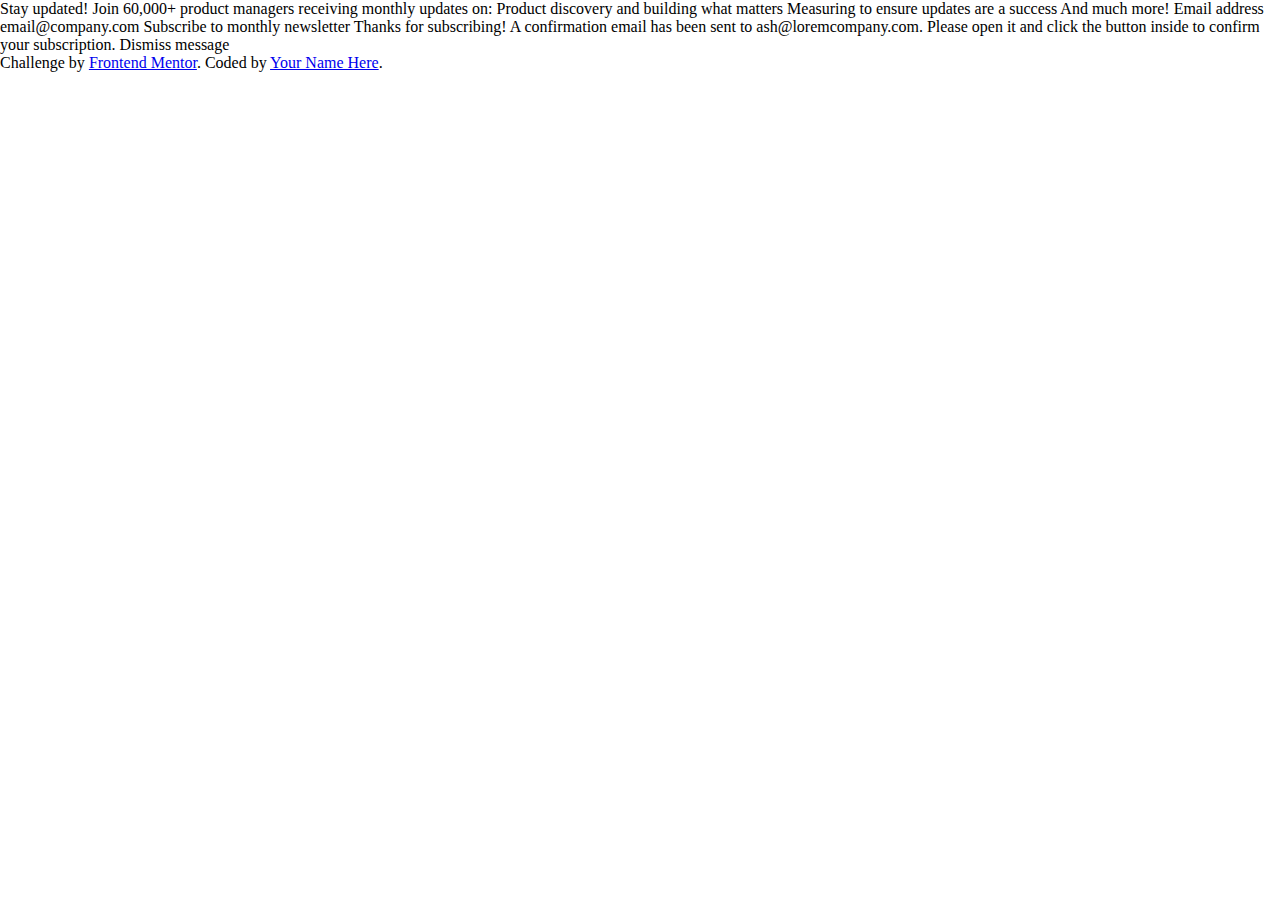
==== src/index.html @ fd95a7e0 "initial file setup" ====
<!DOCTYPE html>
<html lang="en">
<head>
  <meta charset="UTF-8">
  <meta name="viewport" content="width=device-width, initial-scale=1.0"> <!-- displays site properly based on user's device -->

  <link rel="icon" type="image/png" sizes="32x32" href="./assets/images/favicon-32x32.png">
  <link rel="stylesheet" href="styles.css" />
  <script type="module" src="script.js"></script>

  <title>Frontend Mentor | Newsletter sign-up form with success message</title>
</head>
<body>

  <!-- Sign-up form start -->

  Stay updated!

  Join 60,000+ product managers receiving monthly updates on:

  Product discovery and building what matters
  Measuring to ensure updates are a success
  And much more!

  Email address
  email@company.com

  Subscribe to monthly newsletter

  <!-- Sign-up form end -->

  <!-- Success message start -->

  Thanks for subscribing!

  A confirmation email has been sent to ash@loremcompany.com. 
  Please open it and click the button inside to confirm your subscription.

  Dismiss message

  <!-- Success message end -->
  
  <div class="attribution">
    Challenge by <a href="https://www.frontendmentor.io?ref=challenge" target="_blank">Frontend Mentor</a>. 
    Coded by <a href="#">Your Name Here</a>.
  </div>
</body>
</html>
---- src/styles.css ----
body {
  margin: 0;
}
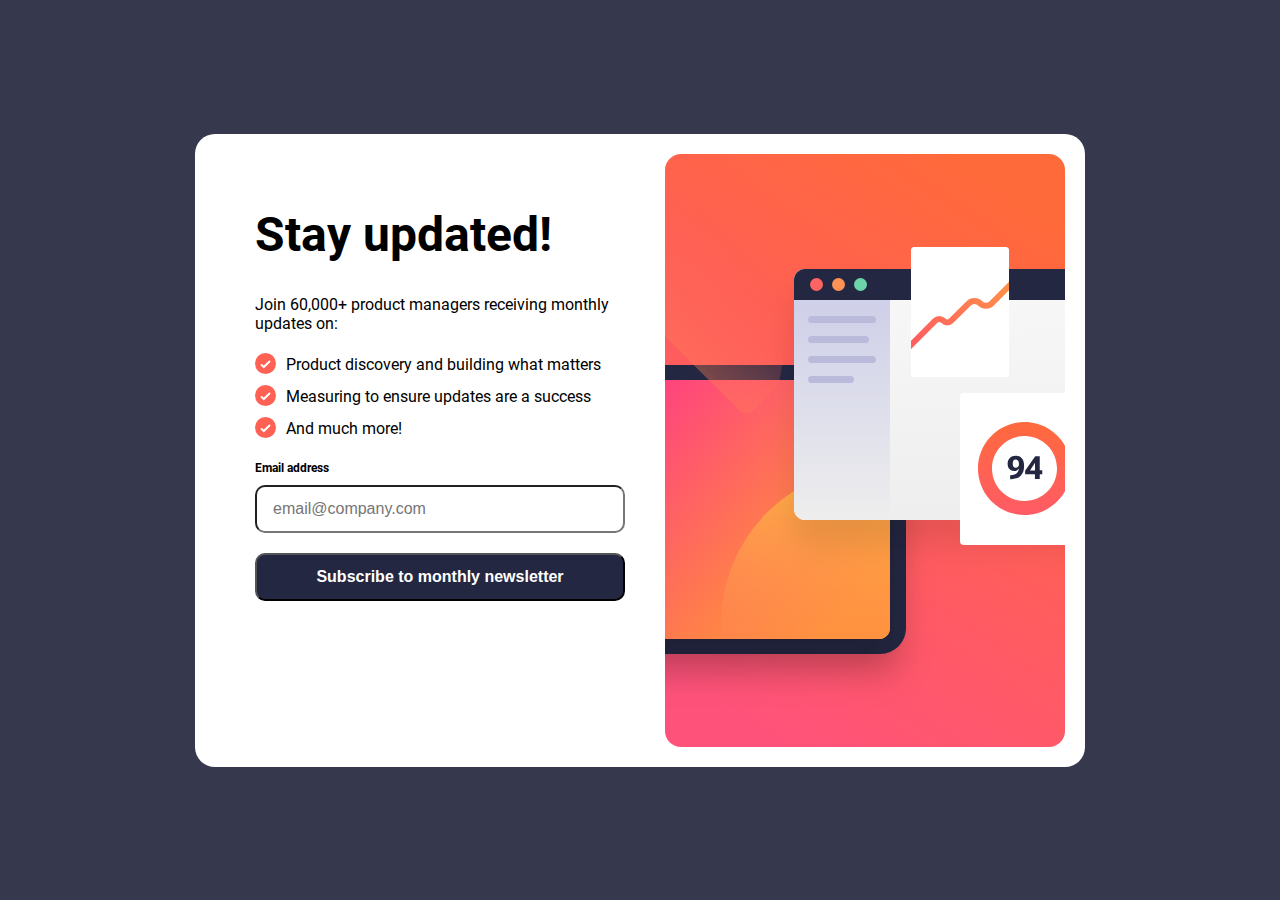
==== commit a5568d20: "structure and styling for desktop-form" ====
--- a/src/index.html
+++ b/src/index.html
@@ -14,35 +14,43 @@
 
   <!-- Sign-up form start -->
 
-  Stay updated!
+  <div class="newsletter-wrapper">
+    <div class="newsletter-sign-up">
+      <div class="newsletter-content">
+          <h1>Stay updated!</h1>
+          <section class="newsletter-description">
+            <p>Join 60,000+ product managers receiving monthly updates on:</p>
+            <ul>
+              <li>Product discovery and building what matters</li>
+              <li>Measuring to ensure updates are a success</li>
+              <li>And much more!</li>
+            </ul>
+          </section>
+  
+        <form>
+          <label for="email">Email address</label>
+          <input type="email" name="email" id="email" placeholder="email@company.com">
+          <button type="submit">
+            Subscribe to monthly newsletter
+          </button>
+        </form>
+      </div>
+      <img src="./assets/images/illustration-sign-up-desktop.svg" alt="newsletter sign-up cover art">
+    </div>
+  
+    <div class="success-message">
+      <img src="./assets/images/icon-success.svg" alt="success-icon">
+      <h1>Thanks for subscribing!</h1>
+      <p>A confirmation email has been sent to ash@loremcompany.com. 
+        Please open it and click the button inside to confirm your subscription.</p>
+      <button>Dismiss message</button>
+    </div>
 
-  Join 60,000+ product managers receiving monthly updates on:
-
-  Product discovery and building what matters
-  Measuring to ensure updates are a success
-  And much more!
-
-  Email address
-  email@company.com
-
-  Subscribe to monthly newsletter
-
-  <!-- Sign-up form end -->
-
-  <!-- Success message start -->
-
-  Thanks for subscribing!
-
-  A confirmation email has been sent to ash@loremcompany.com. 
-  Please open it and click the button inside to confirm your subscription.
-
-  Dismiss message
-
-  <!-- Success message end -->
+    <!-- <div class="attribution">
+      Challenge by <a href="https://www.frontendmentor.io?ref=challenge" target="_blank">Frontend Mentor</a>. 
+      Coded by <a href="#">Your Name Here</a>.
+    </div> -->
+  </div>
   
-  <div class="attribution">
-    Challenge by <a href="https://www.frontendmentor.io?ref=challenge" target="_blank">Frontend Mentor</a>. 
-    Coded by <a href="#">Your Name Here</a>.
-  </div>
 </body>
 </html>--- a/src/styles.css
+++ b/src/styles.css
@@ -1,3 +1,109 @@
+@font-face {
+  font-family: "Roboto";
+  src: url('./assets/fonts/Roboto-Regular.ttf');
+}
+
+@font-face {
+  font-family: "Roboto";
+  font-weight: bold;
+  src: url("./assets/fonts/Roboto-Bold.ttf");
+}
+
+* {
+  box-sizing: border-box;
+}
+
 body {
   margin: 0;
-}+  font-family: "Roboto", sans-serif;
+  font-size: 16px;
+  height: 100vh;
+}
+
+h1 {
+  font-size: 3rem;
+}
+
+ul {
+  padding: 0;
+}
+
+button,
+input {
+  font-size: 1rem;
+  height: 3rem;
+  border-radius: 10px;
+}
+
+button {
+  font-weight: bold;
+  margin-top: 20px;
+  background-color: hsl(234, 29%, 20%);
+  color: hsl(0, 0%, 100%);
+}
+
+button:hover {
+  background-color: hsl(4, 100%, 67%);
+}
+
+.newsletter-wrapper {
+  max-width: 1440px;
+  margin: 0 auto;
+  height: 100%;
+  display: flex;
+  flex-direction: column;
+  align-items: center;
+  justify-content: center;
+  background: hsl(235, 18%, 26%);
+}
+
+.newsletter-sign-up, 
+.success-message {
+  background-color: hsl(0, 0%, 100%);
+}
+
+.newsletter-sign-up {
+  display: flex;
+  padding: 20px;
+  border-radius: 20px;
+}
+
+.newsletter-content {
+  padding: 20px 40px;
+  max-width: 450px;
+}
+
+.newsletter-content ul {
+  list-style-type: none;
+}
+
+.newsletter-content li::before {
+  content: url("./assets/images/icon-list.svg");
+  position: relative;
+  top: 4px;
+  margin-right: 10px;
+}
+
+.newsletter-content label {
+  font-weight: bold;
+  font-size: 12px;
+  margin-bottom: 10px;
+}
+
+
+.newsletter-content form{
+  display: flex;
+  flex-direction: column;
+}
+
+.newsletter-content form input {
+  padding-left: 1rem;
+}
+
+.newsletter-content li {
+  line-height: 2;
+}
+
+.success-message {
+  display: none;
+}
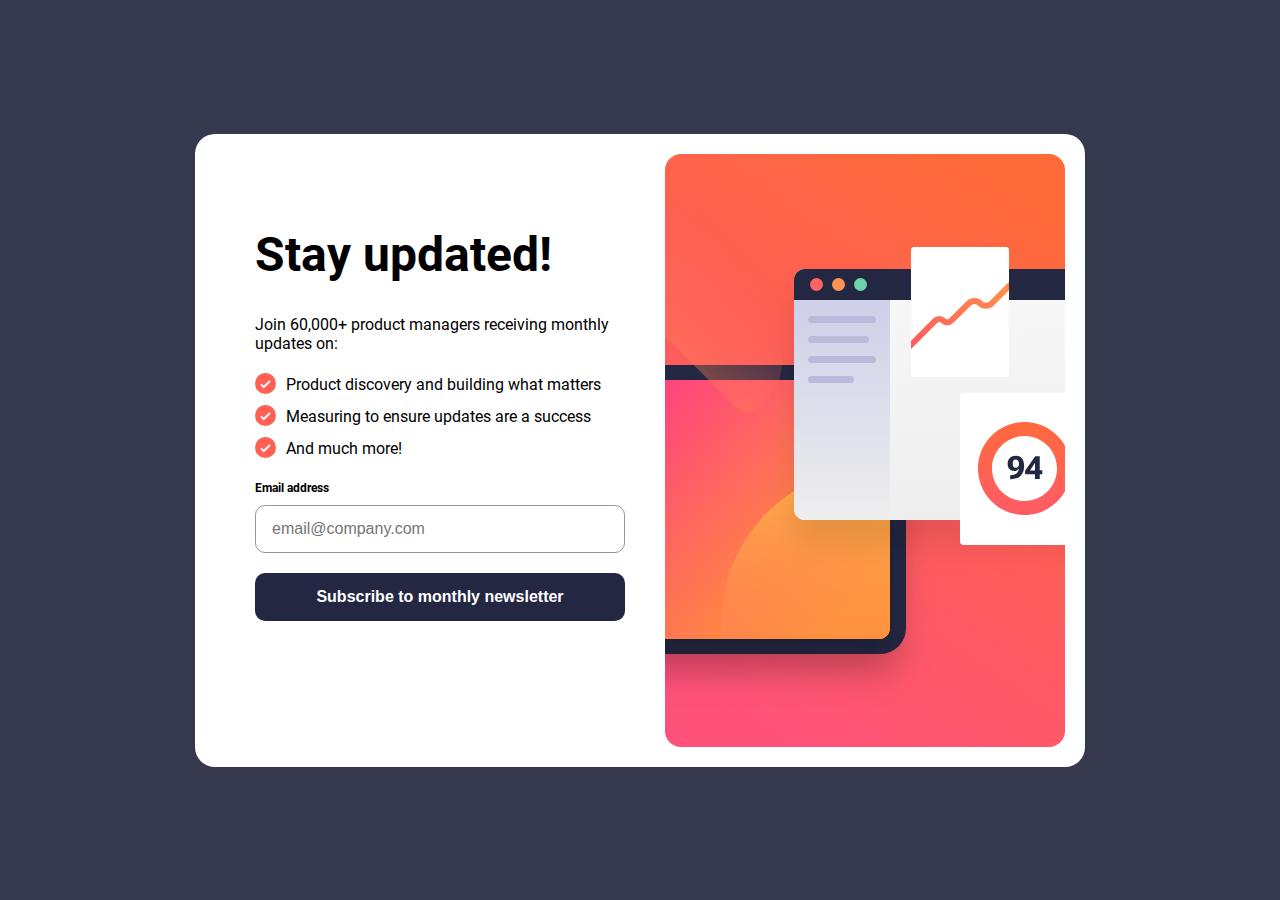
==== commit a1477f42: "desktop design complete" ====
--- a/src/index.html
+++ b/src/index.html
@@ -16,7 +16,7 @@
 
   <div class="newsletter-wrapper">
     <div class="newsletter-sign-up">
-      <div class="newsletter-content">
+      <div class="content">
           <h1>Stay updated!</h1>
           <section class="newsletter-description">
             <p>Join 60,000+ product managers receiving monthly updates on:</p>
@@ -27,10 +27,13 @@
             </ul>
           </section>
   
-        <form>
-          <label for="email">Email address</label>
+        <form novalidate>
+          <div class="form-guidance">
+            <label for="email">Email address</label>
+            <div class="error">Valid email required</div>
+          </div>
           <input type="email" name="email" id="email" placeholder="email@company.com">
-          <button type="submit">
+          <button type="submit" class="subscribe">
             Subscribe to monthly newsletter
           </button>
         </form>
@@ -38,10 +41,10 @@
       <img src="./assets/images/illustration-sign-up-desktop.svg" alt="newsletter sign-up cover art">
     </div>
   
-    <div class="success-message">
+    <div class="success-message content hidden">
       <img src="./assets/images/icon-success.svg" alt="success-icon">
       <h1>Thanks for subscribing!</h1>
-      <p>A confirmation email has been sent to ash@loremcompany.com. 
+      <p>A confirmation email has been sent to <b class="display-email"></b>. 
         Please open it and click the button inside to confirm your subscription.</p>
       <button>Dismiss message</button>
     </div>
--- a/src/styles.css
+++ b/src/styles.css
@@ -37,13 +37,16 @@
 
 button {
   font-weight: bold;
+  width: 100%;
   margin-top: 20px;
   background-color: hsl(234, 29%, 20%);
+  border: none;
   color: hsl(0, 0%, 100%);
 }
 
 button:hover {
-  background-color: hsl(4, 100%, 67%);
+  background-image: linear-gradient(to right, hsl(347, 95%, 66%), hsl(13, 96%, 62%));
+  cursor: pointer;
 }
 
 .newsletter-wrapper {
@@ -68,42 +71,63 @@
   border-radius: 20px;
 }
 
-.newsletter-content {
-  padding: 20px 40px;
+.content {
+  padding: 40px;
   max-width: 450px;
+  border-radius: 20px;
 }
 
-.newsletter-content ul {
+.content ul {
   list-style-type: none;
 }
 
-.newsletter-content li::before {
+.content li::before {
   content: url("./assets/images/icon-list.svg");
   position: relative;
   top: 4px;
   margin-right: 10px;
 }
 
-.newsletter-content label {
+.form-guidance {
+  margin-bottom: 10px;
   font-weight: bold;
   font-size: 12px;
-  margin-bottom: 10px;
+  display: flex;
+  justify-content: space-between;
+}
+
+.error {
+  color: hsl(0, 98%, 68%);
+}
+
+div.error {
+  visibility: hidden;
 }
 
 
-.newsletter-content form{
+.content form {
   display: flex;
   flex-direction: column;
 }
 
-.newsletter-content form input {
+.content form input {
   padding-left: 1rem;
+  border: 1px solid hsl(231, 7%, 60%);
 }
 
-.newsletter-content li {
+.content form input:hover {
+  cursor: pointer;
+}  
+
+.content input.error {
+  background-color: hsl(5, 92%, 95%);
+  border: 1px solid hsl(0, 98%, 68%);
+}
+
+.content li {
   line-height: 2;
 }
 
-.success-message {
+.hidden {
   display: none;
 }
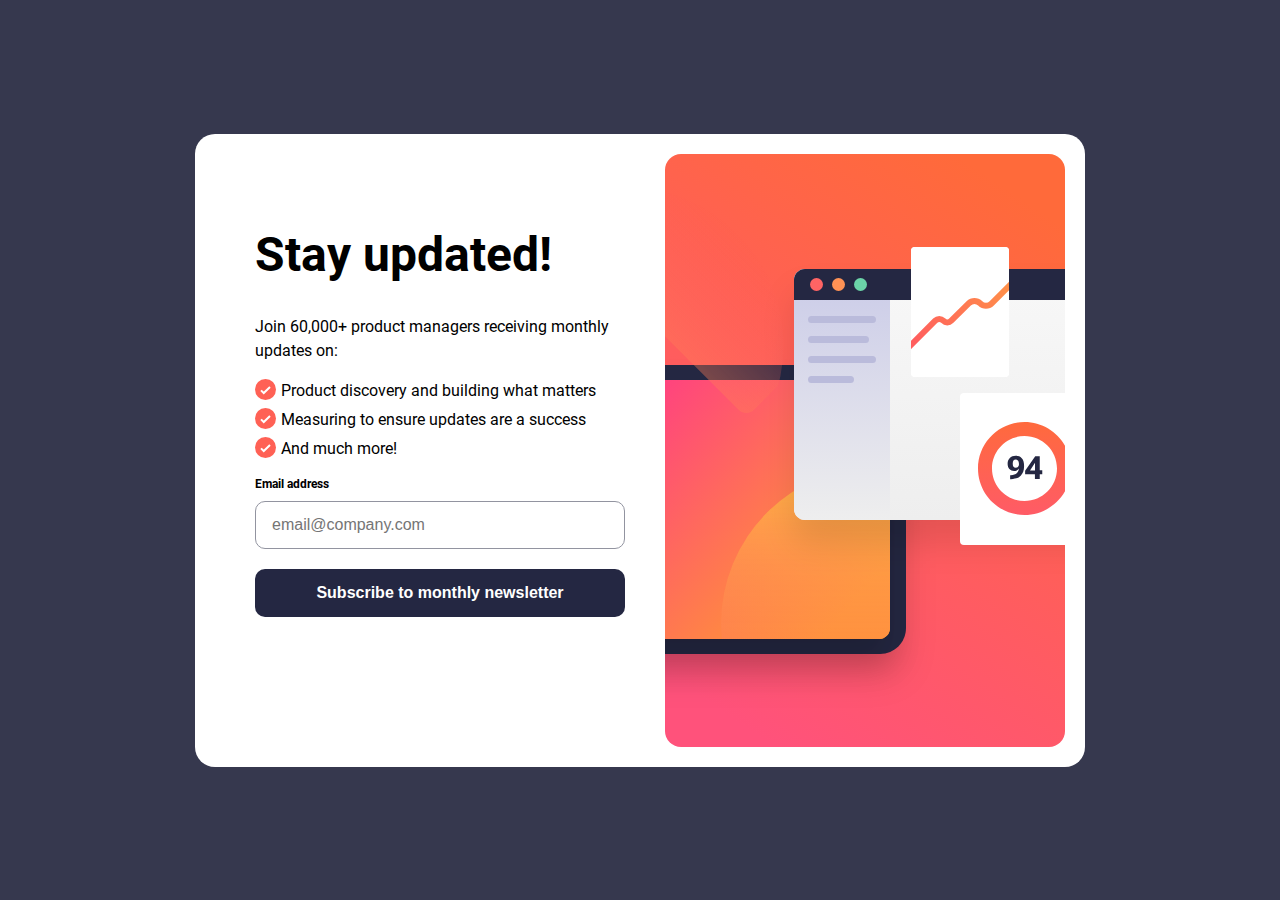
==== commit c60f61ef: "fix list items wrapping under list-icon on smaller screens" ====
--- a/src/index.html
+++ b/src/index.html
@@ -21,9 +21,18 @@
           <section class="newsletter-description">
             <p>Join 60,000+ product managers receiving monthly updates on:</p>
             <ul>
-              <li>Product discovery and building what matters</li>
-              <li>Measuring to ensure updates are a success</li>
-              <li>And much more!</li>
+              <li>
+                <img src="./assets/images/icon-list.svg" alt="list-icon"/>
+                <span>Product discovery and building what matters</span>
+              </li>
+              <li>
+                <img src="./assets/images/icon-list.svg" alt="list-icon"/>
+                <div>Measuring to ensure updates are a success</div>
+              </li>
+              <li>
+                <img src="./assets/images/icon-list.svg" alt="list-icon"/>
+                <div>And much more!</div>
+              </li>
             </ul>
           </section>
   
@@ -38,7 +47,10 @@
           </button>
         </form>
       </div>
-      <img src="./assets/images/illustration-sign-up-desktop.svg" alt="newsletter sign-up cover art">
+      <img  
+        src="./assets/images/illustration-sign-up-desktop.svg"
+        alt="newsletter sign-up cover art"
+      />
     </div>
   
     <div class="success-message content hidden">
--- a/src/styles.css
+++ b/src/styles.css
@@ -81,11 +81,8 @@
   list-style-type: none;
 }
 
-.content li::before {
-  content: url("./assets/images/icon-list.svg");
-  position: relative;
-  top: 4px;
-  margin-right: 10px;
+.content p {
+  line-height: 1.5;
 }
 
 .form-guidance {
@@ -125,9 +122,34 @@
 }
 
 .content li {
-  line-height: 2;
+  line-height: 1.5;
+  display: flex;
+  margin-bottom: 5px;
 }
+
+.content li img {
+  align-items: flex-start;
+  height: 21px;
+  margin-right: 5px;
+}
+
+
 
 .hidden {
   display: none;
 }
+
+@media (max-width: 700px) {
+  .newsletter-wrapper {
+    background-color: hsl(0, 0%, 100%);
+  }
+
+  .newsletter-sign-up {
+    flex-direction: column-reverse;
+    padding: 0;
+  }
+
+  .content + img {
+    content: url("./assets/images/illustration-sign-up-mobile.svg");
+  }
+}
